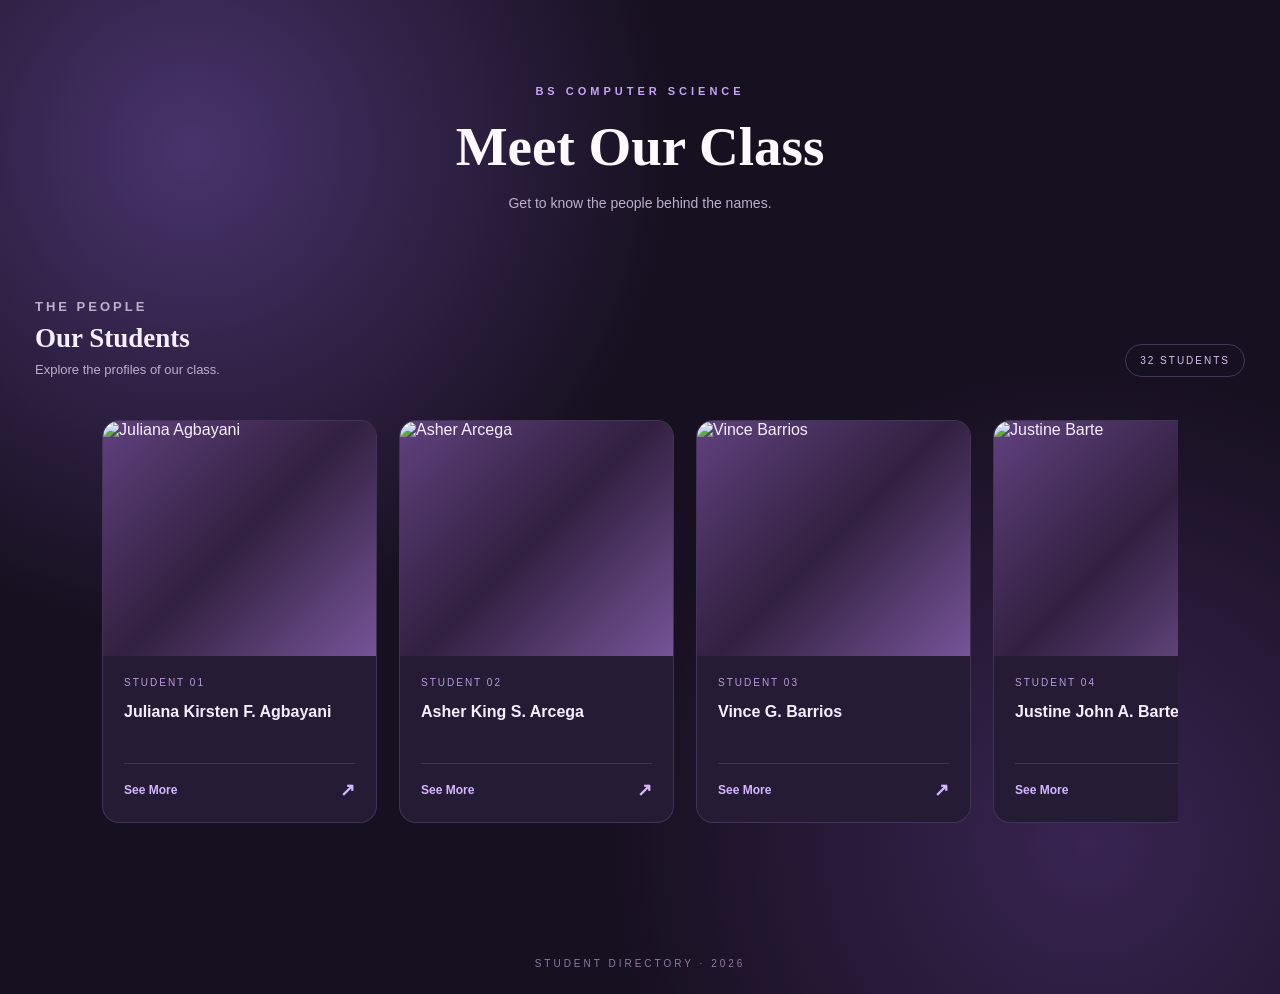
==== index.html @ 52a26342 "Add files via upload test" ====
<!DOCTYPE html>
<html lang="en">

<head>
    <meta charset="UTF-8">
    <meta name="viewport" content="width=device-width, initial-scale=1.0">
    <title>Our Class Directory</title>
    <link rel="stylesheet" href="MAINstyle.css">
</head>

<body>

    <header class="main-header">
        <p class="eyebrow">BS COMPUTER SCIENCE</p>
        <h1>Meet Our Class</h1>
        <p class="subtitle">Get to know the people behind the names.</p>
    </header>


    <main class="directory">

        <div class="directory-heading">
            <div>
                <p class="section-label">THE PEOPLE</p>
                <h2>Our Students</h2>
                <p>Explore the profiles of our class.</p>
            </div>

            <span class="total-students">32 STUDENTS</span>
        </div>


        <div class="carousel-shell">

            <div class="carousel">


                <!-- 01 AGABAYANI -->
                <a href="#profile-agbayani" class="student-card">
                    <div class="card-photo">
                        <img src="juan.png" alt="Juliana Agbayani">
                    </div>
                    <div class="card-content">
                        <span class="card-number">STUDENT 01</span>
                        <h3>Juliana Kirsten F. Agbayani</h3>
                        <p class="see-more">See More <span>↗</span></p>
                    </div>
                </a>


                <!-- 02 ARCEGA -->
                <a href="#profile-arcega" class="student-card">
                    <div class="card-photo">
                        <img src="juan.png" alt="Asher Arcega">
                    </div>
                    <div class="card-content">
                        <span class="card-number">STUDENT 02</span>
                        <h3>Asher King S. Arcega</h3>
                        <p class="see-more">See More <span>↗</span></p>
                    </div>
                </a>


                <!-- 03 BARRIOS -->
                <a href="#profile-barrios" class="student-card">
                    <div class="card-photo">
                        <img src="juan.png" alt="Vince Barrios">
                    </div>
                    <div class="card-content">
                        <span class="card-number">STUDENT 03</span>
                        <h3>Vince G. Barrios</h3>
                        <p class="see-more">See More <span>↗</span></p>
                    </div>
                </a>


                <!-- 04 BARTE -->
                <a href="#profile-barte" class="student-card">
                    <div class="card-photo">
                        <img src="juan.png" alt="Justine Barte">
                    </div>
                    <div class="card-content">
                        <span class="card-number">STUDENT 04</span>
                        <h3>Justine John A. Barte</h3>
                        <p class="see-more">See More <span>↗</span></p>
                    </div>
                </a>


                <!-- 05 BASCOS -->
                <a href="#profile-bascos" class="student-card">
                    <div class="card-photo">
                        <img src="juan.png" alt="Jermaine Bascos">
                    </div>
                    <div class="card-content">
                        <span class="card-number">STUDENT 05</span>
                        <h3>Jermaine Carsten O. Bascos</h3>
                        <p class="see-more">See More <span>↗</span></p>
                    </div>
                </a>


                <!-- 06 BAUTISTA -->
                <a href="#profile-bautista" class="student-card">
                    <div class="card-photo">
                        <img src="juan.png" alt="Glennel Bautista">
                    </div>
                    <div class="card-content">
                        <span class="card-number">STUDENT 06</span>
                        <h3>Glennel Argie E. Bautista</h3>
                        <p class="see-more">See More <span>↗</span></p>
                    </div>
                </a>


                <!-- 07 BERMUDEZ -->
                <a href="#profile-bermudez" class="student-card">
                    <div class="card-photo">
                        <img src="juan.png" alt="Lord Bermudez">
                    </div>
                    <div class="card-content">
                        <span class="card-number">STUDENT 07</span>
                        <h3>Lord Xandrei M. Bermudez</h3>
                        <p class="see-more">See More <span>↗</span></p>
                    </div>
                </a>


                <!-- 08 BERMUNDO -->
                <a href="#profile-bermundo" class="student-card">
                    <div class="card-photo">
                        <img src="juan.png" alt="Alexa Bermundo">
                    </div>
                    <div class="card-content">
                        <span class="card-number">STUDENT 08</span>
                        <h3>Alexa Chloe H. Bermundo</h3>
                        <p class="see-more">See More <span>↗</span></p>
                    </div>
                </a>


                <!-- 09 BISDA -->
                <a href="#profile-bisda" class="student-card">
                    <div class="card-photo">
                        <img src="juan.png" alt="Marc Bisda">
                    </div>
                    <div class="card-content">
                        <span class="card-number">STUDENT 09</span>
                        <h3>Marc Louise N. Bisda</h3>
                        <p class="see-more">See More <span>↗</span></p>
                    </div>
                </a>


                <!-- 10 CALAYAG -->
                <a href="#profile-calayag" class="student-card">
                    <div class="card-photo">
                        <img src="juan.png" alt="Axel Calayag">
                    </div>
                    <div class="card-content">
                        <span class="card-number">STUDENT 10</span>
                        <h3>Axel Marcus N. Calayag</h3>
                        <p class="see-more">See More <span>↗</span></p>
                    </div>
                </a>


                <!-- 11 CANDELARIA -->
                <a href="#profile-candelaria" class="student-card">
                    <div class="card-photo">
                        <img src="juan.png" alt="Aigelle Candelaria">
                    </div>
                    <div class="card-content">
                        <span class="card-number">STUDENT 11</span>
                        <h3>Aigelle V. Candelaria</h3>
                        <p class="see-more">See More <span>↗</span></p>
                    </div>
                </a>


                <!-- 12 DATU -->
                <a href="#profile-datu" class="student-card">
                    <div class="card-photo">
                        <img src="juan.png" alt="Kier Datu">
                    </div>
                    <div class="card-content">
                        <span class="card-number">STUDENT 12</span>
                        <h3>Kier D. Datu</h3>
                        <p class="see-more">See More <span>↗</span></p>
                    </div>
                </a>


                <!-- 13 DEUDA -->
                <a href="#profile-deuda" class="student-card">
                    <div class="card-photo">
                        <img src="juan.png" alt="Kian Deuda">
                    </div>
                    <div class="card-content">
                        <span class="card-number">STUDENT 13</span>
                        <h3>Kian Zander A. Deuda</h3>
                        <p class="see-more">See More <span>↗</span></p>
                    </div>
                </a>


                <!-- 14 DION -->
                <a href="#profile-dion" class="student-card">
                    <div class="card-photo">
                        <img src="juan.png" alt="Chrstian Dion">
                    </div>
                    <div class="card-content">
                        <span class="card-number">STUDENT 14</span>
                        <h3>Chrstian Bhonn A. Dion</h3>
                        <p class="see-more">See More <span>↗</span></p>
                    </div>
                </a>


                <!-- 15 DULAY -->
                <a href="#profile-dulay" class="student-card">
                    <div class="card-photo">
                        <img src="juan.png" alt="Xander Dulay">
                    </div>
                    <div class="card-content">
                        <span class="card-number">STUDENT 15</span>
                        <h3>Xander Sher Ioannes SD. Dulay</h3>
                        <p class="see-more">See More <span>↗</span></p>
                    </div>
                </a>


                <!-- 16 FLORES -->
                <a href="#profile-flores" class="student-card">
                    <div class="card-photo">
                        <img src="juan.png" alt="Maria Flores">
                    </div>
                    <div class="card-content">
                        <span class="card-number">STUDENT 16</span>
                        <h3>Maria Elisha Amadi R. Flores</h3>
                        <p class="see-more">See More <span>↗</span></p>
                    </div>
                </a>


                <!-- 17 GODUCO -->
                <a href="#profile-goduco" class="student-card">
                    <div class="card-photo">
                        <img src="juan.png" alt="Marcus Goduco">
                    </div>
                    <div class="card-content">
                        <span class="card-number">STUDENT 17</span>
                        <h3>Marcus Miguel F. Goduco</h3>
                        <p class="see-more">See More <span>↗</span></p>
                    </div>
                </a>


                <!-- 18 GUTAY -->
                <a href="#profile-gutay" class="student-card">
                    <div class="card-photo">
                        <img src="juan.png" alt="Prizylle Gutay">
                    </div>
                    <div class="card-content">
                        <span class="card-number">STUDENT 18</span>
                        <h3>Prizylle Kate M. Gutay</h3>
                        <p class="see-more">See More <span>↗</span></p>
                    </div>
                </a>


                <!-- 19 IGAY -->
                <a href="#profile-igay" class="student-card">
                    <div class="card-photo">
                        <img src="juan.png" alt="Tristan Igay">
                    </div>
                    <div class="card-content">
                        <span class="card-number">STUDENT 19</span>
                        <h3>Tristan Gretzky D. Igay</h3>
                        <p class="see-more">See More <span>↗</span></p>
                    </div>
                </a>


                <!-- 20 LAVARO -->
                <a href="#profile-lavaro" class="student-card">
                    <div class="card-photo">
                        <img src="juan.png" alt="Juan Miguel Lavaro">
                    </div>
                    <div class="card-content">
                        <span class="card-number">STUDENT 20</span>
                        <h3>Juan Miguel T. Lavaro</h3>
                        <p class="see-more">See More <span>↗</span></p>
                    </div>
                </a>


                <!-- 21 LOMUNTOD -->
                <a href="#profile-lomuntod" class="student-card">
                    <div class="card-photo">
                        <img src="juan.png" alt="John Lomuntod">
                    </div>
                    <div class="card-content">
                        <span class="card-number">STUDENT 21</span>
                        <h3>John Cardelle D. Lomuntod</h3>
                        <p class="see-more">See More <span>↗</span></p>
                    </div>
                </a>


                <!-- 22 LUMBIS -->
                <a href="#profile-lumbis" class="student-card">
                    <div class="card-photo">
                        <img src="juan.png" alt="Macus Lumbis">
                    </div>
                    <div class="card-content">
                        <span class="card-number">STUDENT 22</span>
                        <h3>Macus Gawaine G. Lumbis</h3>
                        <p class="see-more">See More <span>↗</span></p>
                    </div>
                </a>


                <!-- 23 MARASIGAN -->
                <a href="#profile-marasigan" class="student-card">
                    <div class="card-photo">
                        <img src="juan.png" alt="Arragon Marasigan">
                    </div>
                    <div class="card-content">
                        <span class="card-number">STUDENT 23</span>
                        <h3>Arragon Vincent V. Marasigan</h3>
                        <p class="see-more">See More <span>↗</span></p>
                    </div>
                </a>


                <!-- 24 MONJES -->
                <a href="#profile-monjes" class="student-card">
                    <div class="card-photo">
                        <img src="juan.png" alt="Christjohn Monjes">
                    </div>
                    <div class="card-content">
                        <span class="card-number">STUDENT 24</span>
                        <h3>Christjohn Kelly B. Monjes</h3>
                        <p class="see-more">See More <span>↗</span></p>
                    </div>
                </a>


                <!-- 25 NAVAL -->
                <a href="#profile-naval" class="student-card">
                    <div class="card-photo">
                        <img src="juan.png" alt="Rafael Naval">
                    </div>
                    <div class="card-content">
                        <span class="card-number">STUDENT 25</span>
                        <h3>Rafael Rey M. Naval</h3>
                        <p class="see-more">See More <span>↗</span></p>
                    </div>
                </a>


                <!-- 26 NEDIC -->
                <a href="#profile-nedic" class="student-card">
                    <div class="card-photo">
                        <img src="juan.png" alt="Harold Nedic">
                    </div>
                    <div class="card-content">
                        <span class="card-number">STUDENT 26</span>
                        <h3>Harold L. Nedic</h3>
                        <p class="see-more">See More <span>↗</span></p>
                    </div>
                </a>


                <!-- 27 NERY -->
                <a href="#profile-nery" class="student-card">
                    <div class="card-photo">
                        <img src="juan.png" alt="Ezekiel Nery">
                    </div>
                    <div class="card-content">
                        <span class="card-number">STUDENT 27</span>
                        <h3>Ezekiel M. Nery</h3>
                        <p class="see-more">See More <span>↗</span></p>
                    </div>
                </a>


                <!-- 28 PADILLA -->
                <a href="#profile-padilla" class="student-card">
                    <div class="card-photo">
                        <img src="juan.png" alt="Ian Padilla">
                    </div>
                    <div class="card-content">
                        <span class="card-number">STUDENT 28</span>
                        <h3>Ian Timothy V. Padilla</h3>
                        <p class="see-more">See More <span>↗</span></p>
                    </div>
                </a>


                <!-- 29 TABING -->
                <a href="#profile-tabing" class="student-card">
                    <div class="card-photo">
                        <img src="juan.png" alt="Cyril Tabing">
                    </div>
                    <div class="card-content">
                        <span class="card-number">STUDENT 29</span>
                        <h3>Cyril Stephen Tabing</h3>
                        <p class="see-more">See More <span>↗</span></p>
                    </div>
                </a>


                <!-- 30 TAN -->
                <a href="#profile-tan" class="student-card">
                    <div class="card-photo">
                        <img src="juan.png" alt="Dean Tan">
                    </div>
                    <div class="card-content">
                        <span class="card-number">STUDENT 30</span>
                        <h3>Dean Alvin Y. Tan</h3>
                        <p class="see-more">See More <span>↗</span></p>
                    </div>
                </a>


                <!-- 31 VASQUEZ -->
                <a href="#profile-vasquez" class="student-card">
                    <div class="card-photo">
                        <img src="juan.png" alt="Kathryn Vasquez">
                    </div>
                    <div class="card-content">
                        <span class="card-number">STUDENT 31</span>
                        <h3>Kathryn B. Vasquez</h3>
                        <p class="see-more">See More <span>↗</span></p>
                    </div>
                </a>


                <!-- 32 VILLEJO -->
                <a href="#profile-villejo" class="student-card">
                    <div class="card-photo">
                        <img src="juan.png" alt="Arian Villejo">
                    </div>
                    <div class="card-content">
                        <span class="card-number">STUDENT 32</span>
                        <h3>Arian Mikaela N. Villejo</h3>
                        <p class="see-more">See More <span>↗</span></p>
                    </div>
                </a>


            </div>

        </div>

    </main>


    <!-- ===================================
         PROFILE OVERLAYS
         TEMPORARILY ALL OPEN JUAN'S PROFILE
    ==================================== -->


    <section class="profile-overlay" id="profile-agbayani">
        <a href="index.html" class="overlay-dismiss" aria-label="Close profile"></a>
        <div class="profile-modal">
            <iframe src="profile.html" title="Agbayani Profile" scrolling="auto"></iframe>
        </div>
    </section>


    <section class="profile-overlay" id="profile-arcega">
        <a href="index.html" class="overlay-dismiss" aria-label="Close profile"></a>
        <div class="profile-modal">
            <iframe src="profile.html" title="Arcega Profile" scrolling="auto"></iframe>
        </div>
    </section>


    <section class="profile-overlay" id="profile-barrios">
        <a href="index.html" class="overlay-dismiss" aria-label="Close profile"></a>
        <div class="profile-modal">
            <iframe src="profile.html" title="Barrios Profile" scrolling="auto"></iframe>
        </div>
    </section>


    <section class="profile-overlay" id="profile-barte">
        <a href="index.html" class="overlay-dismiss" aria-label="Close profile"></a>
        <div class="profile-modal">
            <iframe src="profile.html" title="Barte Profile" scrolling="auto"></iframe>
        </div>
    </section>


    <section class="profile-overlay" id="profile-bascos">
        <a href="index.html" class="overlay-dismiss" aria-label="Close profile"></a>
        <div class="profile-modal">
            <iframe src="profile.html" title="Bascos Profile" scrolling="auto"></iframe>
        </div>
    </section>


    <section class="profile-overlay" id="profile-bautista">
        <a href="index.html" class="overlay-dismiss" aria-label="Close profile"></a>
        <div class="profile-modal">
            <iframe src="profile.html" title="Bautista Profile" scrolling="auto"></iframe>
        </div>
    </section>


    <section class="profile-overlay" id="profile-bermudez">
        <a href="index.html" class="overlay-dismiss" aria-label="Close profile"></a>
        <div class="profile-modal">
            <iframe src="profile.html" title="Bermudez Profile" scrolling="auto"></iframe>
        </div>
    </section>


    <section class="profile-overlay" id="profile-bermundo">
        <a href="index.html" class="overlay-dismiss" aria-label="Close profile"></a>
        <div class="profile-modal">
            <iframe src="profile.html" title="Bermundo Profile" scrolling="auto"></iframe>
        </div>
    </section>


    <section class="profile-overlay" id="profile-bisda">
        <a href="index.html" class="overlay-dismiss" aria-label="Close profile"></a>
        <div class="profile-modal">
            <iframe src="profile.html" title="Bisda Profile" scrolling="auto"></iframe>
        </div>
    </section>


    <section class="profile-overlay" id="profile-calayag">
        <a href="index.html" class="overlay-dismiss" aria-label="Close profile"></a>
        <div class="profile-modal">
            <iframe src="profile.html" title="Calayag Profile" scrolling="auto"></iframe>
        </div>
    </section>


    <section class="profile-overlay" id="profile-candelaria">
        <a href="index.html" class="overlay-dismiss" aria-label="Close profile"></a>
        <div class="profile-modal">
            <iframe src="profile.html" title="Candelaria Profile" scrolling="auto"></iframe>
        </div>
    </section>


    <section class="profile-overlay" id="profile-datu">
        <a href="index.html" class="overlay-dismiss" aria-label="Close profile"></a>
        <div class="profile-modal">
            <iframe src="profile.html" title="Datu Profile" scrolling="auto"></iframe>
        </div>
    </section>


    <section class="profile-overlay" id="profile-deuda">
        <a href="index.html" class="overlay-dismiss" aria-label="Close profile"></a>
        <div class="profile-modal">
            <iframe src="profile.html" title="Deuda Profile" scrolling="auto"></iframe>
        </div>
    </section>


    <section class="profile-overlay" id="profile-dion">
        <a href="index.html" class="overlay-dismiss" aria-label="Close profile"></a>
        <div class="profile-modal">
            <iframe src="profile.html" title="Dion Profile" scrolling="auto"></iframe>
        </div>
    </section>


    <section class="profile-overlay" id="profile-dulay">
        <a href="index.html" class="overlay-dismiss" aria-label="Close profile"></a>
        <div class="profile-modal">
            <iframe src="profile.html" title="Dulay Profile" scrolling="auto"></iframe>
        </div>
    </section>


    <section class="profile-overlay" id="profile-flores">
        <a href="index.html" class="overlay-dismiss" aria-label="Close profile"></a>
        <div class="profile-modal">
            <iframe src="profile.html" title="Flores Profile" scrolling="auto"></iframe>
        </div>
    </section>


    <section class="profile-overlay" id="profile-goduco">
        <a href="index.html" class="overlay-dismiss" aria-label="Close profile"></a>
        <div class="profile-modal">
            <iframe src="profile.html" title="Goduco Profile" scrolling="auto"></iframe>
        </div>
    </section>


    <section class="profile-overlay" id="profile-gutay">
        <a href="index.html" class="overlay-dismiss" aria-label="Close profile"></a>
        <div class="profile-modal">
            <iframe src="profile.html" title="Gutay Profile" scrolling="auto"></iframe>
        </div>
    </section>


    <section class="profile-overlay" id="profile-igay">
        <a href="index.html" class="overlay-dismiss" aria-label="Close profile"></a>
        <div class="profile-modal">
            <iframe src="profile.html" title="Igay Profile" scrolling="auto"></iframe>
        </div>
    </section>


    <section class="profile-overlay" id="profile-lavaro">
        <a href="index.html" class="overlay-dismiss" aria-label="Close profile"></a>
        <div class="profile-modal">
            <iframe src="profile.html" title="Lavaro Profile" scrolling="auto"></iframe>
        </div>
    </section>


    <section class="profile-overlay" id="profile-lomuntod">
        <a href="index.html" class="overlay-dismiss" aria-label="Close profile"></a>
        <div class="profile-modal">
            <iframe src="profile.html" title="Lomuntod Profile" scrolling="auto"></iframe>
        </div>
    </section>


    <section class="profile-overlay" id="profile-lumbis">
        <a href="index.html" class="overlay-dismiss" aria-label="Close profile"></a>
        <div class="profile-modal">
            <iframe src="profile.html" title="Lumbis Profile" scrolling="auto"></iframe>
        </div>
    </section>


    <section class="profile-overlay" id="profile-marasigan">
        <a href="index.html" class="overlay-dismiss" aria-label="Close profile"></a>
        <div class="profile-modal">
            <iframe src="profile.html" title="Marasigan Profile" scrolling="auto"></iframe>
        </div>
    </section>


    <section class="profile-overlay" id="profile-monjes">
        <a href="index.html" class="overlay-dismiss" aria-label="Close profile"></a>
        <div class="profile-modal">
            <iframe src="profile.html" title="Monjes Profile" scrolling="auto"></iframe>
        </div>
    </section>


    <section class="profile-overlay" id="profile-naval">
        <a href="index.html" class="overlay-dismiss" aria-label="Close profile"></a>
        <div class="profile-modal">
            <iframe src="profile.html" title="Naval Profile" scrolling="auto"></iframe>
        </div>
    </section>


    <section class="profile-overlay" id="profile-nedic">
        <a href="index.html" class="overlay-dismiss" aria-label="Close profile"></a>
        <div class="profile-modal">
            <iframe src="profile.html" title="Nedic Profile" scrolling="auto"></iframe>
        </div>
    </section>


    <section class="profile-overlay" id="profile-nery">
        <a href="index.html" class="overlay-dismiss" aria-label="Close profile"></a>
        <div class="profile-modal">
            <iframe src="profile.html" title="Nery Profile" scrolling="auto"></iframe>
        </div>
    </section>


    <section class="profile-overlay" id="profile-padilla">
        <a href="index.html" class="overlay-dismiss" aria-label="Close profile"></a>
        <div class="profile-modal">
            <iframe src="profile.html" title="Padilla Profile" scrolling="auto"></iframe>
        </div>
    </section>


    <section class="profile-overlay" id="profile-tabing">
        <a href="index.html" class="overlay-dismiss" aria-label="Close profile"></a>
        <div class="profile-modal">
            <iframe src="profile.html" title="Tabing Profile" scrolling="auto"></iframe>
        </div>
    </section>


    <section class="profile-overlay" id="profile-tan">
        <a href="index.html" class="overlay-dismiss" aria-label="Close profile"></a>
        <div class="profile-modal">
            <iframe src="profile.html" title="Tan Profile" scrolling="auto"></iframe>
        </div>
    </section>


    <section class="profile-overlay" id="profile-vasquez">
        <a href="index.html" class="overlay-dismiss" aria-label="Close profile"></a>
        <div class="profile-modal">
            <iframe src="profile.html" title="Vasquez Profile" scrolling="auto"></iframe>
        </div>
    </section>


    <section class="profile-overlay" id="profile-villejo">
        <a href="index.html" class="overlay-dismiss" aria-label="Close profile"></a>
        <div class="profile-modal">
            <iframe src="profile.html" title="Villejo Profile" scrolling="auto"></iframe>
        </div>
    </section>


    <footer>
        <p>STUDENT DIRECTORY · 2026</p>
    </footer>

</body>
</html>
---- MAINstyle.css ----
* {
    margin: 0;
    padding: 0;
    box-sizing: border-box;
}

html {
    scroll-behavior: smooth;
}

body {
    min-height: 100vh;
    font-family: Arial, sans-serif;
    color: #f6efff;

    background:
        radial-gradient(circle at 15% 15%, #49336c, transparent 35%),
        radial-gradient(circle at 85% 85%, #392452, transparent 35%),
        #171020;
}


/* =========================
   HEADER
========================= */

.main-header {
    text-align: center;
    padding: 85px 20px 65px;
}

.eyebrow {
    color: #c7a4f5;
    font-size: 11px;
    font-weight: bold;
    letter-spacing: 4px;
    margin-bottom: 18px;
}

.main-header h1 {
    font-family: Georgia, serif;
    font-size: clamp(36px, 5vw, 55px);
    margin-bottom: 14px;
    color: #fffaff;
}

.subtitle {
    color: #bcb0cb;
    font-size: 14px;
    line-height: 1.6;
}


/* =========================
   DIRECTORY
========================= */

.directory {
    width: 100%;
    max-width: 1350px;
    margin: auto;
    padding: 20px 35px 80px;
}

.directory-heading {
    display: flex;
    align-items: end;
    justify-content: space-between;
    gap: 20px;
    margin-bottom: 25px;
}

.section-label {
    color: #b99bdc;
    font-size: 10px;
    letter-spacing: 3px;
    font-weight: bold;
    margin-bottom: 9px;
}

.directory-heading h2 {
    font-family: Georgia, serif;
    font-size: 27px;
    margin-bottom: 8px;
}

.directory-heading p {
    color: #bcb0cb;
    font-size: 13px;
}

.total-students {
    color: #d9c4f3;
    font-size: 10px;
    letter-spacing: 2px;
    padding: 10px 14px;

    border: 1px solid rgba(205, 173, 244, 0.25);
    border-radius: 30px;
}


/* =========================
   CAROUSEL
========================= */

.carousel-shell {
    display: grid;

    grid-template-columns: 52px minmax(0, 1fr) 52px;

    align-items: center;
    gap: 15px;
}

.carousel {
    grid-column: 2;
    grid-row: 1;

    display: flex;
    gap: 22px;

    min-width: 0;
    overflow-x: auto;

    padding: 18px 5px 30px;

    scroll-behavior: smooth;
    scroll-snap-type: x mandatory;

    scrollbar-width: thin;
    scrollbar-color: #9870c4 transparent;
}

.student-card {
    scroll-snap-align: start;
    scroll-snap-stop: always;
}


/* CSS LEFT AND RIGHT ARROWS */

.carousel::scroll-button(left) {
    content: "‹" / "Previous students";

    grid-column: 1;
    grid-row: 1;
}

.carousel::scroll-button(right) {
    content: "›" / "Next students";

    grid-column: 3;
    grid-row: 1;
}

.carousel::scroll-button(*) {
    width: 48px;
    height: 48px;

    display: grid;
    place-items: center;

    border: 1px solid rgba(204, 172, 245, 0.3);
    border-radius: 50%;

    background: #30213f;
    color: #e6d2ff;

    font-size: 30px;
    cursor: pointer;

    transition: 0.25s ease;
}

.carousel::scroll-button(*):hover {
    background: #9870c4;
    color: white;
    transform: scale(1.06);
}

.carousel::scroll-button(*):disabled {
    opacity: 0.25;
    cursor: default;
    transform: none;
}


/* =========================
   STUDENT CARDS
========================= */

.student-card {
    display: block;
    flex: 0 0 275px;

    background: #261b35;
    border: 1px solid rgba(207, 177, 255, 0.16);
    border-radius: 17px;

    overflow: hidden;

    color: #f5efff;
    text-decoration: none;

    transition:
        transform 0.3s ease,
        border-color 0.3s ease,
        box-shadow 0.3s ease;
}

.student-card:hover {
    transform: translateY(-7px);
    border-color: #a77cdb;
    box-shadow: 0 15px 35px rgba(0, 0, 0, 0.3);
}


/* CARD PICTURE */

.card-photo {
    width: 100%;
    height: 235px;

    overflow: hidden;

    background: linear-gradient(
        135deg,
        #60417e,
        #322040,
        #765498
    );
}

.card-photo img {
    width: 100%;
    height: 100%;

    display: block;

    object-fit: cover;
    object-position: center;

    transition: transform 0.5s ease;
}

.student-card:hover .card-photo img {
    transform: scale(1.06);
}


/* CARD CONTENT */

.card-content {
    padding: 21px;
}

.card-number {
    display: block;

    color: #b99bdc;
    font-size: 10px;
    letter-spacing: 2px;

    margin-bottom: 12px;
}

.card-content h3 {
    font-size: 16px;
    font-weight: 600;
    line-height: 1.5;

    min-height: 48px;
    margin-bottom: 15px;
}

.see-more {
    display: flex;
    justify-content: space-between;
    align-items: center;

    padding-top: 15px;
    border-top: 1px solid rgba(207, 177, 255, 0.16);

    color: #d5b7ff;
    font-size: 12px;
    font-weight: bold;
}

.see-more span {
    font-size: 18px;
}


/* =========================
   PROFILE OVERLAY
========================= */

.profile-overlay {
    display: none;

    position: fixed;
    inset: 0;
    z-index: 1000;

    justify-content: center;
    align-items: center;

    padding: 25px;

    background: rgba(12, 8, 20, 0.64);

    backdrop-filter: blur(10px);
    -webkit-backdrop-filter: blur(10px);
}


/* SHOW SELECTED PROFILE */

.profile-overlay:target {
    display: flex;
}


/* PREVENT BACKGROUND SCROLL */

body:has(.profile-overlay:target) {
    overflow: hidden;
}


/* CLICK OUTSIDE TO CLOSE */

.overlay-dismiss {
    position: absolute;
    inset: 0;
    z-index: 0;
}


/* =========================
   PROFILE MODAL
========================= */

.profile-modal {
    position: relative;
    z-index: 2;

    width: min(850px, 95vw);
    height: min(850px, 90vh);

    min-width: 0;
    min-height: 0;

    overflow: hidden;

    border-radius: 20px;
    border: 1px solid rgba(211, 190, 255, 0.2);

    background: #17251c;

    box-shadow: 0 25px 80px rgba(0, 0, 0, 0.6);
}


/* IFRAME SIZE SAFEGUARD */

.profile-modal iframe {
    display: block;

    width: 100%;
    height: 100%;

    min-width: 0;
    min-height: 0;

    border: none;

    background: transparent;
}


/* =========================
   FOOTER
========================= */

footer {
    text-align: center;
    padding: 25px;

    color: #8f7ba5;
    font-size: 10px;
    letter-spacing: 3px;
}


/* =========================
   RESPONSIVE
========================= */

@media (max-width: 700px) {

    .main-header {
        padding: 60px 15px 45px;
    }

    .directory {
        padding: 20px 15px 60px;
    }

    .carousel-shell {
        grid-template-columns: 38px minmax(0, 1fr) 38px;
        gap: 7px;
    }

    .carousel::scroll-button(*) {
        width: 36px;
        height: 36px;
        font-size: 23px;
    }

    .student-card {
        flex-basis: 240px;
    }

    .card-photo {
        height: 210px;
    }

    .profile-overlay {
        padding: 10px;
    }

    .profile-modal {
        width: 100%;
        height: 92vh;
    }

    .directory-heading {
        align-items: start;
    }

    .total-students {
        font-size: 9px;
        padding: 8px 10px;
    }

}
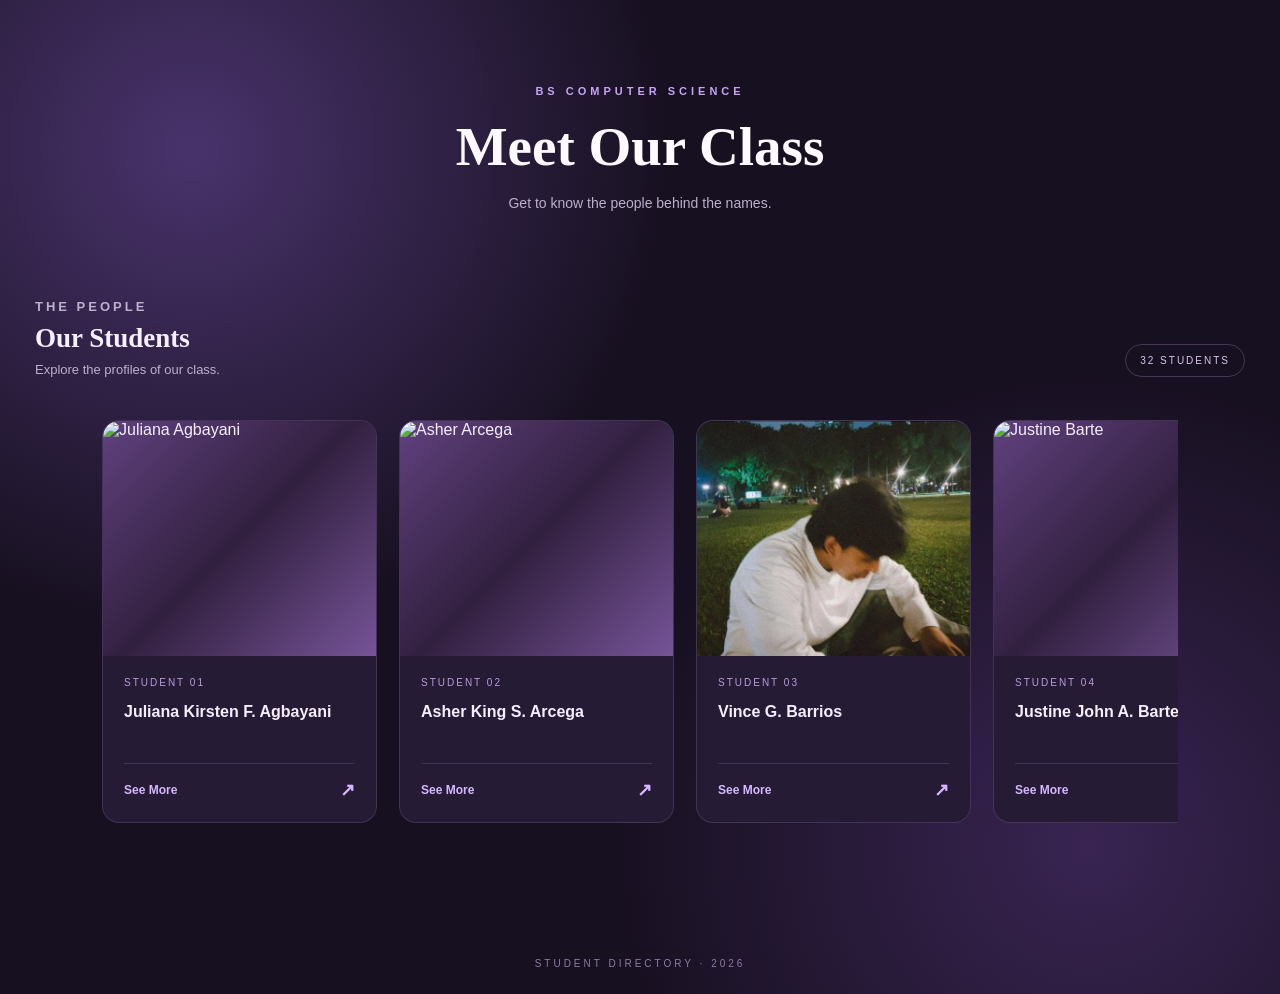
==== commit 24789c89: "added barrios" ====
--- a/index.html
+++ b/index.html
@@ -1,7 +1,6 @@
 
 <!DOCTYPE html>
 <html lang="en">
-
 <head>
     <meta charset="UTF-8">
     <meta name="viewport" content="width=device-width, initial-scale=1.0">
@@ -17,7 +16,6 @@
         <p class="subtitle">Get to know the people behind the names.</p>
     </header>
 
-
     <main class="directory">
 
         <div class="directory-heading">
@@ -26,17 +24,12 @@
                 <h2>Our Students</h2>
                 <p>Explore the profiles of our class.</p>
             </div>
-
             <span class="total-students">32 STUDENTS</span>
         </div>
 
-
         <div class="carousel-shell">
-
             <div class="carousel">
 
-
-                <!-- 01 AGABAYANI -->
                 <a href="#profile-agbayani" class="student-card">
                     <div class="card-photo">
                         <img src="juan.png" alt="Juliana Agbayani">
@@ -48,8 +41,6 @@
                     </div>
                 </a>
 
-
-                <!-- 02 ARCEGA -->
                 <a href="#profile-arcega" class="student-card">
                     <div class="card-photo">
                         <img src="juan.png" alt="Asher Arcega">
@@ -61,11 +52,9 @@
                     </div>
                 </a>
 
-
-                <!-- 03 BARRIOS -->
                 <a href="#profile-barrios" class="student-card">
                     <div class="card-photo">
-                        <img src="juan.png" alt="Vince Barrios">
+                        <img src="Barrios/intro.jpg" alt="Vince Barrios">
                     </div>
                     <div class="card-content">
                         <span class="card-number">STUDENT 03</span>
@@ -74,8 +63,6 @@
                     </div>
                 </a>
 
-
-                <!-- 04 BARTE -->
                 <a href="#profile-barte" class="student-card">
                     <div class="card-photo">
                         <img src="juan.png" alt="Justine Barte">
@@ -87,8 +74,6 @@
                     </div>
                 </a>
 
-
-                <!-- 05 BASCOS -->
                 <a href="#profile-bascos" class="student-card">
                     <div class="card-photo">
                         <img src="juan.png" alt="Jermaine Bascos">
@@ -100,8 +85,6 @@
                     </div>
                 </a>
 
-
-                <!-- 06 BAUTISTA -->
                 <a href="#profile-bautista" class="student-card">
                     <div class="card-photo">
                         <img src="juan.png" alt="Glennel Bautista">
@@ -113,8 +96,6 @@
                     </div>
                 </a>
 
-
-                <!-- 07 BERMUDEZ -->
                 <a href="#profile-bermudez" class="student-card">
                     <div class="card-photo">
                         <img src="juan.png" alt="Lord Bermudez">
@@ -126,8 +107,6 @@
                     </div>
                 </a>
 
-
-                <!-- 08 BERMUNDO -->
                 <a href="#profile-bermundo" class="student-card">
                     <div class="card-photo">
                         <img src="juan.png" alt="Alexa Bermundo">
@@ -139,8 +118,6 @@
                     </div>
                 </a>
 
-
-                <!-- 09 BISDA -->
                 <a href="#profile-bisda" class="student-card">
                     <div class="card-photo">
                         <img src="juan.png" alt="Marc Bisda">
@@ -152,8 +129,6 @@
                     </div>
                 </a>
 
-
-                <!-- 10 CALAYAG -->
                 <a href="#profile-calayag" class="student-card">
                     <div class="card-photo">
                         <img src="juan.png" alt="Axel Calayag">
@@ -165,8 +140,6 @@
                     </div>
                 </a>
 
-
-                <!-- 11 CANDELARIA -->
                 <a href="#profile-candelaria" class="student-card">
                     <div class="card-photo">
                         <img src="juan.png" alt="Aigelle Candelaria">
@@ -178,8 +151,6 @@
                     </div>
                 </a>
 
-
-                <!-- 12 DATU -->
                 <a href="#profile-datu" class="student-card">
                     <div class="card-photo">
                         <img src="juan.png" alt="Kier Datu">
@@ -191,8 +162,6 @@
                     </div>
                 </a>
 
-
-                <!-- 13 DEUDA -->
                 <a href="#profile-deuda" class="student-card">
                     <div class="card-photo">
                         <img src="juan.png" alt="Kian Deuda">
@@ -204,8 +173,6 @@
                     </div>
                 </a>
 
-
-                <!-- 14 DION -->
                 <a href="#profile-dion" class="student-card">
                     <div class="card-photo">
                         <img src="juan.png" alt="Chrstian Dion">
@@ -217,8 +184,6 @@
                     </div>
                 </a>
 
-
-                <!-- 15 DULAY -->
                 <a href="#profile-dulay" class="student-card">
                     <div class="card-photo">
                         <img src="juan.png" alt="Xander Dulay">
@@ -230,8 +195,6 @@
                     </div>
                 </a>
 
-
-                <!-- 16 FLORES -->
                 <a href="#profile-flores" class="student-card">
                     <div class="card-photo">
                         <img src="juan.png" alt="Maria Flores">
@@ -243,8 +206,6 @@
                     </div>
                 </a>
 
-
-                <!-- 17 GODUCO -->
                 <a href="#profile-goduco" class="student-card">
                     <div class="card-photo">
                         <img src="juan.png" alt="Marcus Goduco">
@@ -256,8 +217,6 @@
                     </div>
                 </a>
 
-
-                <!-- 18 GUTAY -->
                 <a href="#profile-gutay" class="student-card">
                     <div class="card-photo">
                         <img src="juan.png" alt="Prizylle Gutay">
@@ -269,8 +228,6 @@
                     </div>
                 </a>
 
-
-                <!-- 19 IGAY -->
                 <a href="#profile-igay" class="student-card">
                     <div class="card-photo">
                         <img src="juan.png" alt="Tristan Igay">
@@ -282,11 +239,9 @@
                     </div>
                 </a>
 
-
-                <!-- 20 LAVARO -->
                 <a href="#profile-lavaro" class="student-card">
                     <div class="card-photo">
-                        <img src="juan.png" alt="Juan Miguel Lavaro">
+                        <img src="Lavaro/Juan(2).jpg" alt="Juan Miguel Lavaro">
                     </div>
                     <div class="card-content">
                         <span class="card-number">STUDENT 20</span>
@@ -295,8 +250,6 @@
                     </div>
                 </a>
 
-
-                <!-- 21 LOMUNTOD -->
                 <a href="#profile-lomuntod" class="student-card">
                     <div class="card-photo">
                         <img src="juan.png" alt="John Lomuntod">
@@ -308,8 +261,6 @@
                     </div>
                 </a>
 
-
-                <!-- 22 LUMBIS -->
                 <a href="#profile-lumbis" class="student-card">
                     <div class="card-photo">
                         <img src="juan.png" alt="Macus Lumbis">
@@ -321,8 +272,6 @@
                     </div>
                 </a>
 
-
-                <!-- 23 MARASIGAN -->
                 <a href="#profile-marasigan" class="student-card">
                     <div class="card-photo">
                         <img src="juan.png" alt="Arragon Marasigan">
@@ -334,8 +283,6 @@
                     </div>
                 </a>
 
-
-                <!-- 24 MONJES -->
                 <a href="#profile-monjes" class="student-card">
                     <div class="card-photo">
                         <img src="juan.png" alt="Christjohn Monjes">
@@ -347,8 +294,6 @@
                     </div>
                 </a>
 
-
-                <!-- 25 NAVAL -->
                 <a href="#profile-naval" class="student-card">
                     <div class="card-photo">
                         <img src="juan.png" alt="Rafael Naval">
@@ -360,8 +305,6 @@
                     </div>
                 </a>
 
-
-                <!-- 26 NEDIC -->
                 <a href="#profile-nedic" class="student-card">
                     <div class="card-photo">
                         <img src="juan.png" alt="Harold Nedic">
@@ -373,8 +316,6 @@
                     </div>
                 </a>
 
-
-                <!-- 27 NERY -->
                 <a href="#profile-nery" class="student-card">
                     <div class="card-photo">
                         <img src="juan.png" alt="Ezekiel Nery">
@@ -386,8 +327,6 @@
                     </div>
                 </a>
 
-
-                <!-- 28 PADILLA -->
                 <a href="#profile-padilla" class="student-card">
                     <div class="card-photo">
                         <img src="juan.png" alt="Ian Padilla">
@@ -399,8 +338,6 @@
                     </div>
                 </a>
 
-
-                <!-- 29 TABING -->
                 <a href="#profile-tabing" class="student-card">
                     <div class="card-photo">
                         <img src="juan.png" alt="Cyril Tabing">
@@ -412,8 +349,6 @@
                     </div>
                 </a>
 
-
-                <!-- 30 TAN -->
                 <a href="#profile-tan" class="student-card">
                     <div class="card-photo">
                         <img src="juan.png" alt="Dean Tan">
@@ -425,8 +360,6 @@
                     </div>
                 </a>
 
-
-                <!-- 31 VASQUEZ -->
                 <a href="#profile-vasquez" class="student-card">
                     <div class="card-photo">
                         <img src="juan.png" alt="Kathryn Vasquez">
@@ -438,8 +371,6 @@
                     </div>
                 </a>
 
-
-                <!-- 32 VILLEJO -->
                 <a href="#profile-villejo" class="student-card">
                     <div class="card-photo">
                         <img src="juan.png" alt="Arian Villejo">
@@ -451,275 +382,236 @@
                     </div>
                 </a>
 
-
             </div>
-
         </div>
 
     </main>
 
-
-    <!-- ===================================
-         PROFILE OVERLAYS
-         TEMPORARILY ALL OPEN JUAN'S PROFILE
-    ==================================== -->
-
+    <!-- PROFILE OVERLAYS -->
 
     <section class="profile-overlay" id="profile-agbayani">
-        <a href="index.html" class="overlay-dismiss" aria-label="Close profile"></a>
+        <a href="#!" class="overlay-dismiss" aria-label="Close profile"></a>
         <div class="profile-modal">
             <iframe src="profile.html" title="Agbayani Profile" scrolling="auto"></iframe>
         </div>
     </section>
 
-
     <section class="profile-overlay" id="profile-arcega">
-        <a href="index.html" class="overlay-dismiss" aria-label="Close profile"></a>
+        <a href="#!" class="overlay-dismiss" aria-label="Close profile"></a>
         <div class="profile-modal">
             <iframe src="profile.html" title="Arcega Profile" scrolling="auto"></iframe>
         </div>
     </section>
 
-
     <section class="profile-overlay" id="profile-barrios">
-        <a href="index.html" class="overlay-dismiss" aria-label="Close profile"></a>
-        <div class="profile-modal">
-            <iframe src="profile.html" title="Barrios Profile" scrolling="auto"></iframe>
-        </div>
-    </section>
-
+        <a href="#!" class="overlay-dismiss" aria-label="Close profile"></a>
+        <div class="profile-modal">
+            <iframe src="Barrios/intro.html" title="Barrios Profile" scrolling="auto"></iframe>
+        </div>
+    </section>
 
     <section class="profile-overlay" id="profile-barte">
-        <a href="index.html" class="overlay-dismiss" aria-label="Close profile"></a>
+        <a href="#!" class="overlay-dismiss" aria-label="Close profile"></a>
         <div class="profile-modal">
             <iframe src="profile.html" title="Barte Profile" scrolling="auto"></iframe>
         </div>
     </section>
 
-
     <section class="profile-overlay" id="profile-bascos">
-        <a href="index.html" class="overlay-dismiss" aria-label="Close profile"></a>
+        <a href="#!" class="overlay-dismiss" aria-label="Close profile"></a>
         <div class="profile-modal">
             <iframe src="profile.html" title="Bascos Profile" scrolling="auto"></iframe>
         </div>
     </section>
 
-
     <section class="profile-overlay" id="profile-bautista">
-        <a href="index.html" class="overlay-dismiss" aria-label="Close profile"></a>
+        <a href="#!" class="overlay-dismiss" aria-label="Close profile"></a>
         <div class="profile-modal">
             <iframe src="profile.html" title="Bautista Profile" scrolling="auto"></iframe>
         </div>
     </section>
 
-
     <section class="profile-overlay" id="profile-bermudez">
-        <a href="index.html" class="overlay-dismiss" aria-label="Close profile"></a>
+        <a href="#!" class="overlay-dismiss" aria-label="Close profile"></a>
         <div class="profile-modal">
             <iframe src="profile.html" title="Bermudez Profile" scrolling="auto"></iframe>
         </div>
     </section>
 
-
     <section class="profile-overlay" id="profile-bermundo">
-        <a href="index.html" class="overlay-dismiss" aria-label="Close profile"></a>
+        <a href="#!" class="overlay-dismiss" aria-label="Close profile"></a>
         <div class="profile-modal">
             <iframe src="profile.html" title="Bermundo Profile" scrolling="auto"></iframe>
         </div>
     </section>
 
-
     <section class="profile-overlay" id="profile-bisda">
-        <a href="index.html" class="overlay-dismiss" aria-label="Close profile"></a>
+        <a href="#!" class="overlay-dismiss" aria-label="Close profile"></a>
         <div class="profile-modal">
             <iframe src="profile.html" title="Bisda Profile" scrolling="auto"></iframe>
         </div>
     </section>
 
-
     <section class="profile-overlay" id="profile-calayag">
-        <a href="index.html" class="overlay-dismiss" aria-label="Close profile"></a>
+        <a href="#!" class="overlay-dismiss" aria-label="Close profile"></a>
         <div class="profile-modal">
             <iframe src="profile.html" title="Calayag Profile" scrolling="auto"></iframe>
         </div>
     </section>
 
-
     <section class="profile-overlay" id="profile-candelaria">
-        <a href="index.html" class="overlay-dismiss" aria-label="Close profile"></a>
+        <a href="#!" class="overlay-dismiss" aria-label="Close profile"></a>
         <div class="profile-modal">
             <iframe src="profile.html" title="Candelaria Profile" scrolling="auto"></iframe>
         </div>
     </section>
 
-
     <section class="profile-overlay" id="profile-datu">
-        <a href="index.html" class="overlay-dismiss" aria-label="Close profile"></a>
+        <a href="#!" class="overlay-dismiss" aria-label="Close profile"></a>
         <div class="profile-modal">
             <iframe src="profile.html" title="Datu Profile" scrolling="auto"></iframe>
         </div>
     </section>
 
-
     <section class="profile-overlay" id="profile-deuda">
-        <a href="index.html" class="overlay-dismiss" aria-label="Close profile"></a>
+        <a href="#!" class="overlay-dismiss" aria-label="Close profile"></a>
         <div class="profile-modal">
             <iframe src="profile.html" title="Deuda Profile" scrolling="auto"></iframe>
         </div>
     </section>
 
-
     <section class="profile-overlay" id="profile-dion">
-        <a href="index.html" class="overlay-dismiss" aria-label="Close profile"></a>
+        <a href="#!" class="overlay-dismiss" aria-label="Close profile"></a>
         <div class="profile-modal">
             <iframe src="profile.html" title="Dion Profile" scrolling="auto"></iframe>
         </div>
     </section>
 
-
     <section class="profile-overlay" id="profile-dulay">
-        <a href="index.html" class="overlay-dismiss" aria-label="Close profile"></a>
+        <a href="#!" class="overlay-dismiss" aria-label="Close profile"></a>
         <div class="profile-modal">
             <iframe src="profile.html" title="Dulay Profile" scrolling="auto"></iframe>
         </div>
     </section>
 
-
     <section class="profile-overlay" id="profile-flores">
-        <a href="index.html" class="overlay-dismiss" aria-label="Close profile"></a>
+        <a href="#!" class="overlay-dismiss" aria-label="Close profile"></a>
         <div class="profile-modal">
             <iframe src="profile.html" title="Flores Profile" scrolling="auto"></iframe>
         </div>
     </section>
 
-
     <section class="profile-overlay" id="profile-goduco">
-        <a href="index.html" class="overlay-dismiss" aria-label="Close profile"></a>
+        <a href="#!" class="overlay-dismiss" aria-label="Close profile"></a>
         <div class="profile-modal">
             <iframe src="profile.html" title="Goduco Profile" scrolling="auto"></iframe>
         </div>
     </section>
 
-
     <section class="profile-overlay" id="profile-gutay">
-        <a href="index.html" class="overlay-dismiss" aria-label="Close profile"></a>
+        <a href="#!" class="overlay-dismiss" aria-label="Close profile"></a>
         <div class="profile-modal">
             <iframe src="profile.html" title="Gutay Profile" scrolling="auto"></iframe>
         </div>
     </section>
 
-
     <section class="profile-overlay" id="profile-igay">
-        <a href="index.html" class="overlay-dismiss" aria-label="Close profile"></a>
+        <a href="#!" class="overlay-dismiss" aria-label="Close profile"></a>
         <div class="profile-modal">
             <iframe src="profile.html" title="Igay Profile" scrolling="auto"></iframe>
         </div>
     </section>
 
-
     <section class="profile-overlay" id="profile-lavaro">
-        <a href="index.html" class="overlay-dismiss" aria-label="Close profile"></a>
-        <div class="profile-modal">
-            <iframe src="profile.html" title="Lavaro Profile" scrolling="auto"></iframe>
-        </div>
-    </section>
-
+        <a href="#!" class="overlay-dismiss" aria-label="Close profile"></a>
+        <div class="profile-modal">
+            <iframe src="Lavaro/profile.html" title="Lavaro Profile" scrolling="auto"></iframe>
+        </div>
+    </section>
 
     <section class="profile-overlay" id="profile-lomuntod">
-        <a href="index.html" class="overlay-dismiss" aria-label="Close profile"></a>
+        <a href="#!" class="overlay-dismiss" aria-label="Close profile"></a>
         <div class="profile-modal">
             <iframe src="profile.html" title="Lomuntod Profile" scrolling="auto"></iframe>
         </div>
     </section>
 
-
     <section class="profile-overlay" id="profile-lumbis">
-        <a href="index.html" class="overlay-dismiss" aria-label="Close profile"></a>
+        <a href="#!" class="overlay-dismiss" aria-label="Close profile"></a>
         <div class="profile-modal">
             <iframe src="profile.html" title="Lumbis Profile" scrolling="auto"></iframe>
         </div>
     </section>
 
-
     <section class="profile-overlay" id="profile-marasigan">
-        <a href="index.html" class="overlay-dismiss" aria-label="Close profile"></a>
+        <a href="#!" class="overlay-dismiss" aria-label="Close profile"></a>
         <div class="profile-modal">
             <iframe src="profile.html" title="Marasigan Profile" scrolling="auto"></iframe>
         </div>
     </section>
 
-
     <section class="profile-overlay" id="profile-monjes">
-        <a href="index.html" class="overlay-dismiss" aria-label="Close profile"></a>
+        <a href="#!" class="overlay-dismiss" aria-label="Close profile"></a>
         <div class="profile-modal">
             <iframe src="profile.html" title="Monjes Profile" scrolling="auto"></iframe>
         </div>
     </section>
 
-
     <section class="profile-overlay" id="profile-naval">
-        <a href="index.html" class="overlay-dismiss" aria-label="Close profile"></a>
+        <a href="#!" class="overlay-dismiss" aria-label="Close profile"></a>
         <div class="profile-modal">
             <iframe src="profile.html" title="Naval Profile" scrolling="auto"></iframe>
         </div>
     </section>
 
-
     <section class="profile-overlay" id="profile-nedic">
-        <a href="index.html" class="overlay-dismiss" aria-label="Close profile"></a>
+        <a href="#!" class="overlay-dismiss" aria-label="Close profile"></a>
         <div class="profile-modal">
             <iframe src="profile.html" title="Nedic Profile" scrolling="auto"></iframe>
         </div>
     </section>
 
-
     <section class="profile-overlay" id="profile-nery">
-        <a href="index.html" class="overlay-dismiss" aria-label="Close profile"></a>
+        <a href="#!" class="overlay-dismiss" aria-label="Close profile"></a>
         <div class="profile-modal">
             <iframe src="profile.html" title="Nery Profile" scrolling="auto"></iframe>
         </div>
     </section>
 
-
     <section class="profile-overlay" id="profile-padilla">
-        <a href="index.html" class="overlay-dismiss" aria-label="Close profile"></a>
+        <a href="#!" class="overlay-dismiss" aria-label="Close profile"></a>
         <div class="profile-modal">
             <iframe src="profile.html" title="Padilla Profile" scrolling="auto"></iframe>
         </div>
     </section>
 
-
     <section class="profile-overlay" id="profile-tabing">
-        <a href="index.html" class="overlay-dismiss" aria-label="Close profile"></a>
+        <a href="#!" class="overlay-dismiss" aria-label="Close profile"></a>
         <div class="profile-modal">
             <iframe src="profile.html" title="Tabing Profile" scrolling="auto"></iframe>
         </div>
     </section>
 
-
     <section class="profile-overlay" id="profile-tan">
-        <a href="index.html" class="overlay-dismiss" aria-label="Close profile"></a>
+        <a href="#!" class="overlay-dismiss" aria-label="Close profile"></a>
         <div class="profile-modal">
             <iframe src="profile.html" title="Tan Profile" scrolling="auto"></iframe>
         </div>
     </section>
 
-
     <section class="profile-overlay" id="profile-vasquez">
-        <a href="index.html" class="overlay-dismiss" aria-label="Close profile"></a>
+        <a href="#!" class="overlay-dismiss" aria-label="Close profile"></a>
         <div class="profile-modal">
             <iframe src="profile.html" title="Vasquez Profile" scrolling="auto"></iframe>
         </div>
     </section>
 
-
     <section class="profile-overlay" id="profile-villejo">
-        <a href="index.html" class="overlay-dismiss" aria-label="Close profile"></a>
+        <a href="#!" class="overlay-dismiss" aria-label="Close profile"></a>
         <div class="profile-modal">
             <iframe src="profile.html" title="Villejo Profile" scrolling="auto"></iframe>
         </div>
     </section>
-
 
     <footer>
         <p>STUDENT DIRECTORY · 2026</p>
